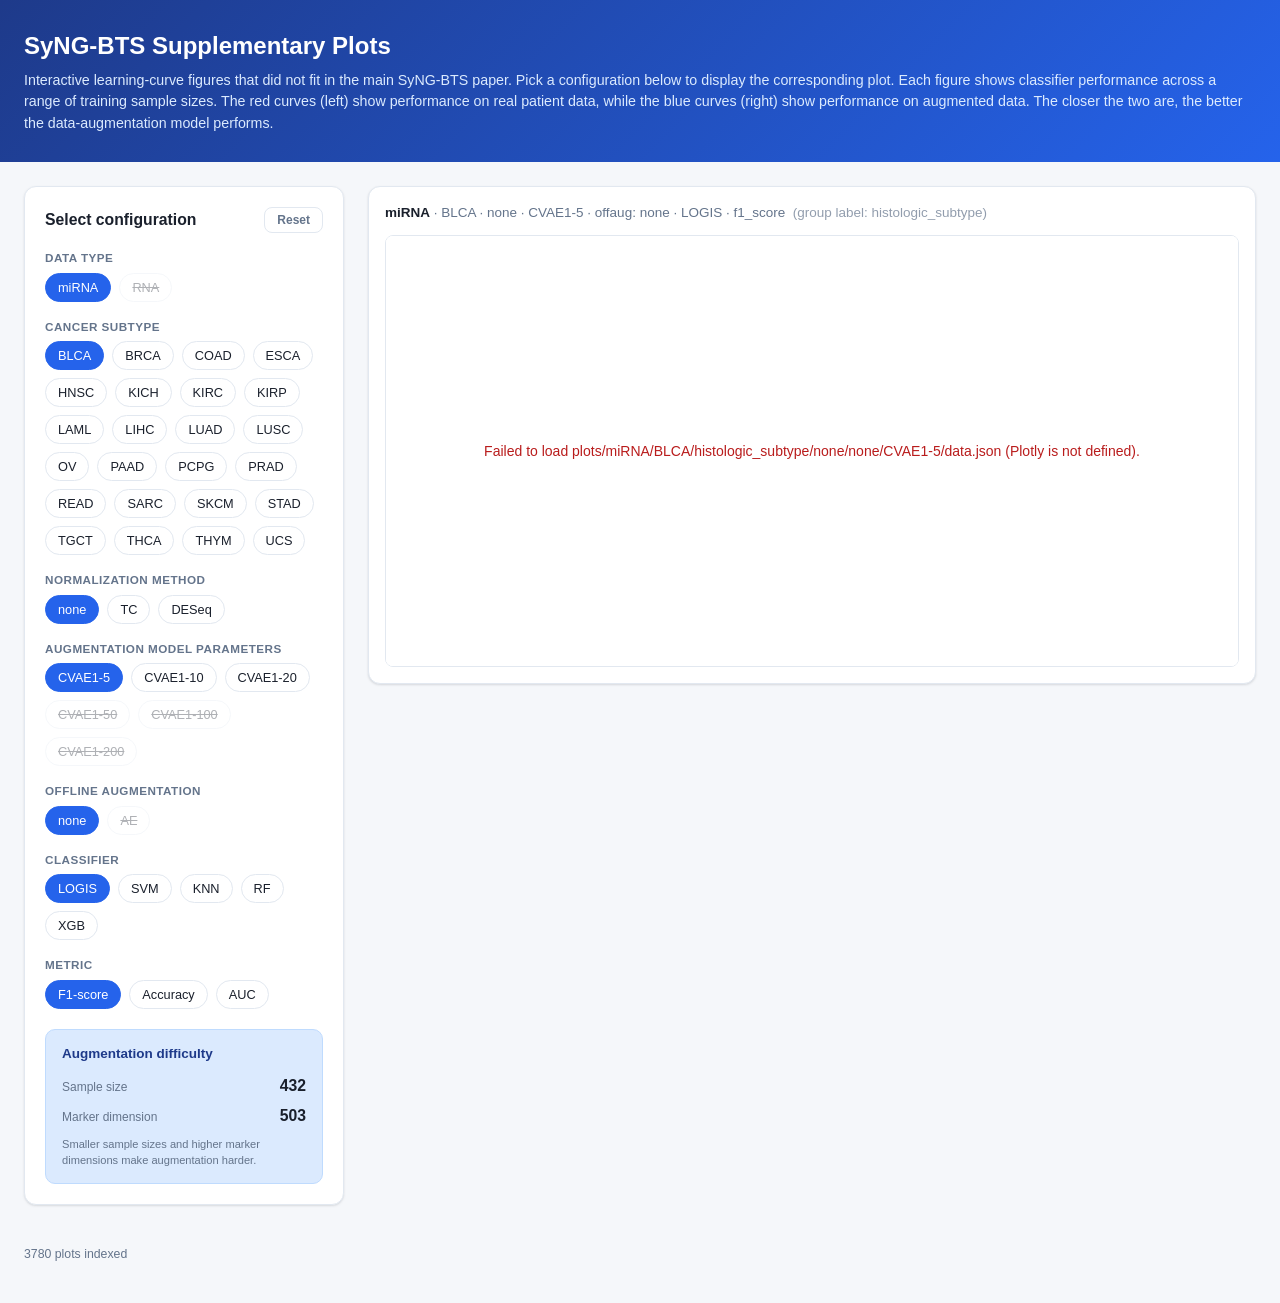
==== website/index.html @ 6c51ae8e "Transfer website materials & json update scripts" ====
<!DOCTYPE html>
<html lang="en">
<head>
  <meta charset="utf-8" />
  <meta name="viewport" content="width=device-width, initial-scale=1" />
  <title>SyNG-BTS Supplementary Plots</title>
  <link rel="stylesheet" href="assets/style.css?v=20260910a" />
</head>
<body>
  <header class="site-header">
    <div class="header-inner">
      <h1>SyNG-BTS Supplementary Plots</h1>
      <p class="subtitle">
        Interactive learning-curve figures that did not fit in the main SyNG-BTS paper.
        Pick a configuration below to display the corresponding plot.
        Each figure shows classifier performance across a range of training sample sizes.
        The red curves (left) show performance on real patient data, while the blue curves
        (right) show performance on augmented data. The closer the two are, the better the
        data-augmentation model performs.
      </p>
    </div>
  </header>

  <main class="layout">
    <aside class="controls" id="controls">
      <div class="controls-header">
        <h2>Select configuration</h2>
        <button type="button" id="reset-btn" class="reset-btn">Reset</button>
      </div>
      <div id="selectors" class="selectors"><!-- selectors injected by app.js --></div>
      <div class="status" id="status"></div>
      <div class="info-box" id="dataset-info" hidden>
        <h3>Augmentation difficulty</h3>
        <dl>
          <div class="info-row"><dt>Sample size</dt><dd id="info-sample-size">—</dd></div>
          <div class="info-row"><dt>Marker dimension</dt><dd id="info-marker-dim">—</dd></div>
        </dl>
        <p class="info-hint">Smaller sample sizes and higher marker dimensions make augmentation harder.</p>
      </div>
    </aside>

    <section class="viewer">
      <div class="viewer-caption" id="caption"></div>
      <div class="plot-frame" id="plot-frame">
        <div class="placeholder" id="placeholder">Loading…</div>
        <iframe id="plot" title="Plot" loading="lazy" hidden></iframe>
      </div>
    </section>
  </main>

  <footer class="site-footer">
    <span id="footer-count"></span>
  </footer>

  <script src="assets/app.js?v=20260910a"></script>
</body>
</html>
---- website/assets/style.css ----
:root {
  --bg: #f5f7fa;
  --panel: #ffffff;
  --border: #e2e8f0;
  --text: #1a202c;
  --muted: #64748b;
  --accent: #2563eb;
  --accent-soft: #dbeafe;
  --shadow: 0 1px 3px rgba(15, 23, 42, 0.08), 0 1px 2px rgba(15, 23, 42, 0.06);
}

* { box-sizing: border-box; }

/* Ensure the `hidden` attribute always wins over explicit `display` rules
   (e.g. .placeholder uses display:flex, #plot uses display:block). */
[hidden] { display: none !important; }

html, body {
  margin: 0;
  padding: 0;
  background: var(--bg);
  color: var(--text);
  font-family: -apple-system, BlinkMacSystemFont, "Segoe UI", Roboto, Helvetica, Arial, sans-serif;
  font-size: 15px;
  line-height: 1.5;
}

.site-header {
  background: linear-gradient(135deg, #1e3a8a 0%, #2563eb 100%);
  color: #fff;
  padding: 28px 24px;
}

.site-header h1 { margin: 0 0 6px; font-size: 1.6rem; font-weight: 650; }

.subtitle { margin: 0; color: #dbeafe; font-size: 0.95rem; }

.layout {
  display: grid;
  grid-template-columns: 320px 1fr;
  gap: 24px;
  margin: 24px 0;
  padding: 0 24px;
  align-items: start;
}

.controls {
  position: sticky;
  top: 24px;
  background: var(--panel);
  border: 1px solid var(--border);
  border-radius: 12px;
  padding: 20px;
  box-shadow: var(--shadow);
}

.controls h2 { margin: 0; font-size: 1.05rem; }

.controls-header {
  display: flex;
  align-items: center;
  justify-content: space-between;
  margin-bottom: 16px;
}

.reset-btn {
  border: 1px solid var(--border);
  background: #fff;
  color: var(--muted);
  padding: 5px 12px;
  border-radius: 8px;
  font-size: 0.8rem;
  font-weight: 600;
  cursor: pointer;
  transition: all 0.12s ease;
}

.reset-btn:hover {
  border-color: var(--accent);
  color: var(--accent);
}

.selectors { display: flex; flex-direction: column; gap: 16px; }

.field label {
  display: block;
  font-size: 0.78rem;
  font-weight: 600;
  text-transform: uppercase;
  letter-spacing: 0.04em;
  color: var(--muted);
  margin-bottom: 6px;
}

.options { display: flex; flex-wrap: wrap; gap: 8px; }

.options button {
  border: 1px solid var(--border);
  background: #fff;
  color: var(--text);
  padding: 6px 12px;
  border-radius: 999px;
  font-size: 0.85rem;
  cursor: pointer;
  transition: all 0.12s ease;
}

.options button:hover:not(:disabled) { border-color: var(--accent); }

.options button.active {
  background: var(--accent);
  border-color: var(--accent);
  color: #fff;
}

.options button:disabled {
  opacity: 0.35;
  cursor: not-allowed;
  text-decoration: line-through;
}

.status {
  margin-top: 16px;
  font-size: 0.85rem;
  color: var(--muted);
}

.info-box {
  margin-top: 20px;
  padding: 14px 16px;
  background: var(--accent-soft);
  border: 1px solid #bfdbfe;
  border-radius: 10px;
}

.info-box h3 {
  margin: 0 0 10px;
  font-size: 0.9rem;
  color: #1e3a8a;
}

.info-box dl {
  margin: 0;
  display: flex;
  flex-direction: column;
  gap: 6px;
}

.info-row {
  display: flex;
  justify-content: space-between;
  align-items: baseline;
  gap: 12px;
}

.info-row dt {
  font-size: 0.8rem;
  color: var(--muted);
}

.info-row dd {
  margin: 0;
  font-size: 1.05rem;
  font-weight: 650;
  color: var(--text);
  font-variant-numeric: tabular-nums;
}

.info-hint {
  margin: 10px 0 0;
  font-size: 0.74rem;
  line-height: 1.4;
  color: var(--muted);
}

.viewer {
  background: var(--panel);
  border: 1px solid var(--border);
  border-radius: 12px;
  padding: 16px;
  box-shadow: var(--shadow);
  min-height: 400px;
}

.viewer-caption {
  font-size: 0.9rem;
  color: var(--muted);
  margin-bottom: 12px;
  min-height: 1.2em;
}

.viewer-caption strong { color: var(--text); }

.plot-frame {
  position: relative;
  width: 100%;
  overflow: auto;
  border: 1px solid var(--border);
  border-radius: 8px;
  background: #fff;
}

#plot {
  display: block;
  width: 1100px;
  max-width: 100%;
  height: 430px;
  border: 0;
  margin: 0 auto;
}

.placeholder {
  display: flex;
  align-items: center;
  justify-content: center;
  min-height: 360px;
  color: var(--muted);
  font-size: 0.95rem;
  text-align: center;
  padding: 24px;
}

.site-footer {
  margin: 0;
  padding: 16px 24px 40px;
  color: var(--muted);
  font-size: 0.82rem;
}

@media (max-width: 900px) {
  .layout { grid-template-columns: 1fr; }
  .controls { position: static; }
}
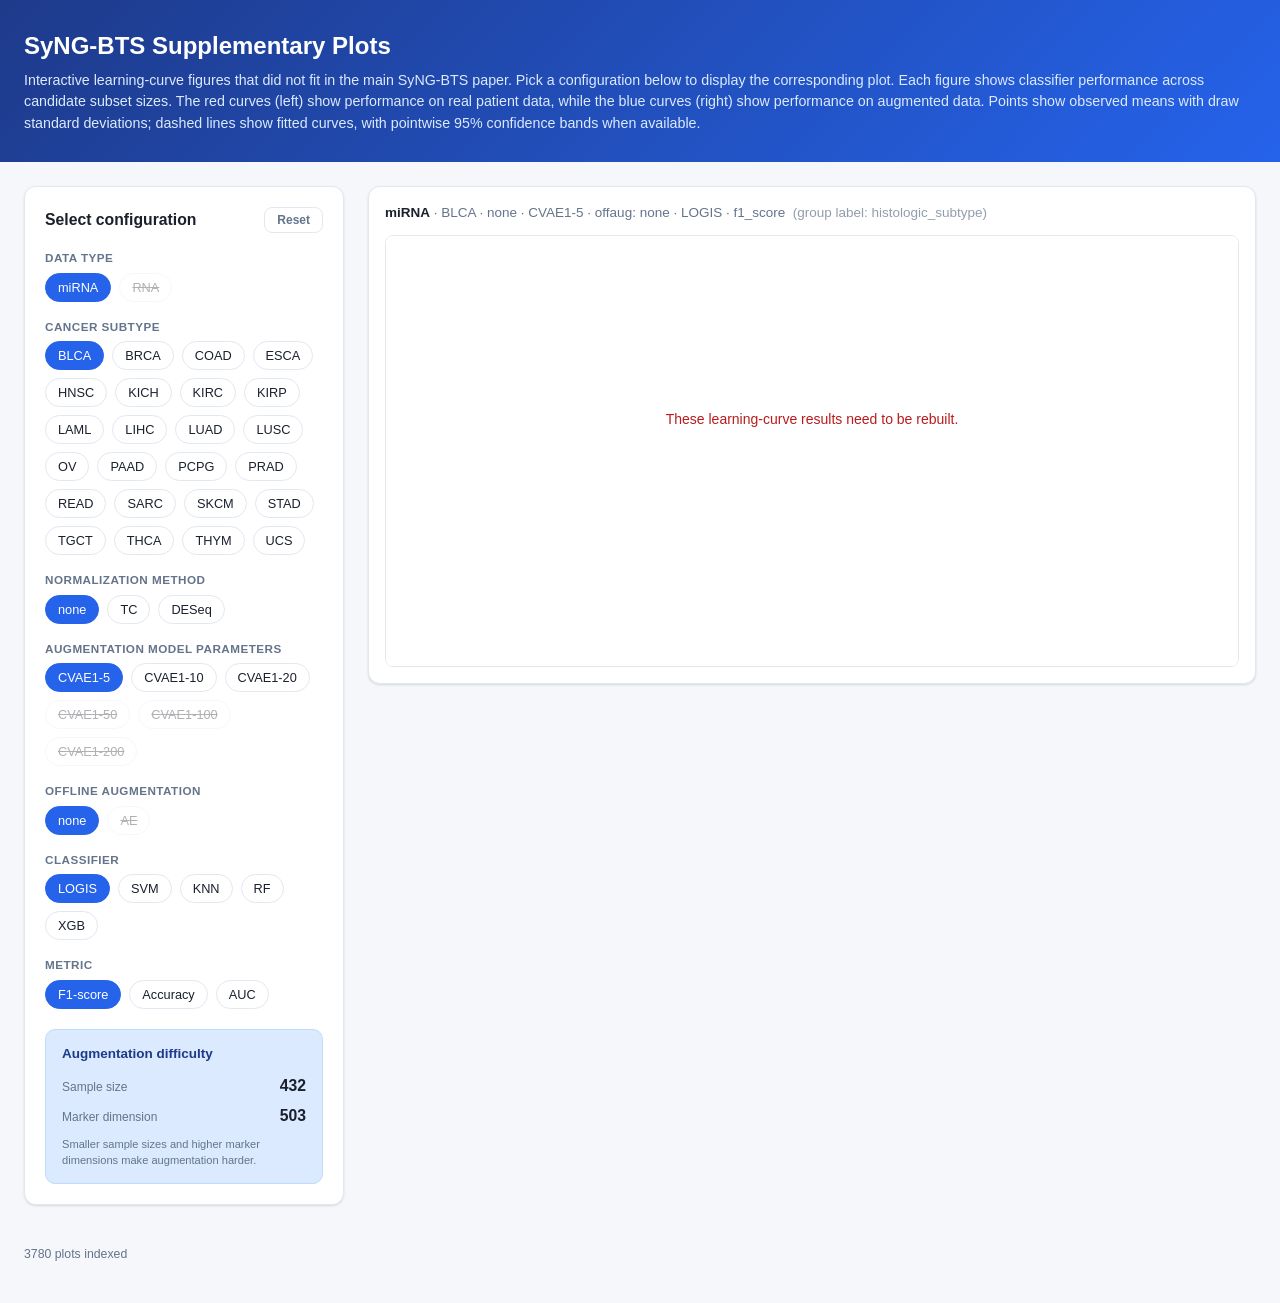
==== commit 147e71cf: "Use package SyntheSize fits throughout the workflows" ====
--- a/website/index.html
+++ b/website/index.html
@@ -13,10 +13,11 @@
       <p class="subtitle">
         Interactive learning-curve figures that did not fit in the main SyNG-BTS paper.
         Pick a configuration below to display the corresponding plot.
-        Each figure shows classifier performance across a range of training sample sizes.
+        Each figure shows classifier performance across candidate subset sizes.
         The red curves (left) show performance on real patient data, while the blue curves
-        (right) show performance on augmented data. The closer the two are, the better the
-        data-augmentation model performs.
+        (right) show performance on augmented data. Points show observed means with draw
+        standard deviations; dashed lines show fitted curves, with pointwise 95%
+        confidence bands when available.
       </p>
     </div>
   </header>
